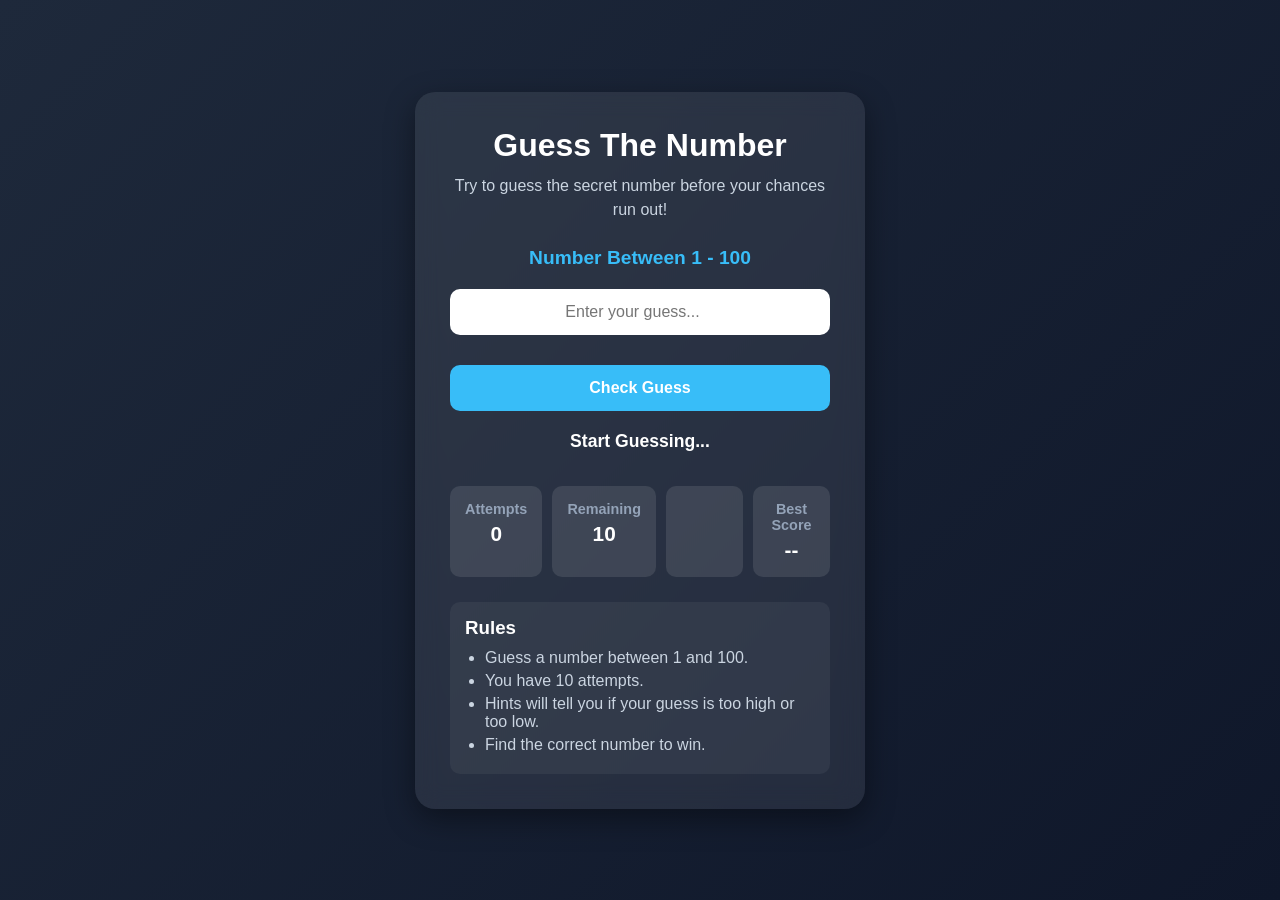
==== DOM Projects/GuessNumber-04/index.html @ ef82e231 "made 3 small projects of DOM color changer, bmi calculator, digital clock" ====
<!DOCTYPE html>
<html lang="en">

<head>
    <meta charset="UTF-8">
    <meta name="viewport" content="width=device-width, initial-scale=1.0">
    <title>Guess The Number</title>

    <style>
        * {
            margin: 0;
            padding: 0;
            box-sizing: border-box;
            font-family: "Poppins", sans-serif;
        }

        body {
            min-height: 100vh;
            display: flex;
            justify-content: center;
            align-items: center;
            background: linear-gradient(135deg, #1e293b, #0f172a);
        }

        .container {
            width: 90%;
            max-width: 450px;
            background: rgba(255, 255, 255, 0.08);
            backdrop-filter: blur(12px);
            padding: 35px;
            border-radius: 20px;
            text-align: center;
            color: white;
            box-shadow: 0 10px 30px rgba(0, 0, 0, 0.4);
        }

        h1 {
            font-size: 2rem;
            margin-bottom: 10px;
        }

        .description {
            color: #cbd5e1;
            margin-bottom: 25px;
            line-height: 1.5;
        }

        .number-range {
            font-size: 1.2rem;
            font-weight: bold;
            color: #38bdf8;
            margin-bottom: 20px;
        }

        input {
            width: 100%;
            padding: 14px;
            border: none;
            outline: none;
            border-radius: 10px;
            font-size: 1rem;
            text-align: center;
            margin-bottom: 15px;
        }

        button {
            width: 100%;
            padding: 14px;
            border: none;
            border-radius: 10px;
            background: #38bdf8;
            color: white;
            font-size: 1rem;
            font-weight: bold;
            cursor: pointer;
            transition: 0.3s;
        }

        button:hover {
            background: #0ea5e9;
        }

        .result {
            margin-top: 20px;
            font-size: 1.1rem;
            font-weight: bold;
            min-height: 30px;
        }

        .stats {
            display: flex;
            justify-content: space-between;
            margin-top: 25px;
            gap: 10px;
        }

        .card {
            flex: 1;
            background: rgba(255, 255, 255, 0.1);
            padding: 15px;
            border-radius: 10px;
        }

        .card h3 {
            font-size: 0.9rem;
            color: #94a3b8;
        }

        .card p {
            margin-top: 5px;
            font-size: 1.3rem;
            font-weight: bold;
        }

        .instructions {
            margin-top: 25px;
            text-align: left;
            background: rgba(255, 255, 255, 0.05);
            padding: 15px;
            border-radius: 10px;
        }

        .instructions h3 {
            margin-bottom: 10px;
        }

        .instructions li {
            margin-left: 20px;
            margin-bottom: 5px;
            color: #cbd5e1;
        }

        form {
            display: flex;
            flex-direction: column;
            gap: 15px;
        }

        @media(max-width:500px) {
            .stats {
                flex-direction: column;
            }
        }
    </style>
</head>

<body>

    <div class="container">

        <h1>Guess The Number</h1>

        <p class="description">
            Try to guess the secret number before your chances run out!
        </p>

        <div class="number-range">
            Number Between 1 - 100
        </div>

        <form id="guessForm">

            <input type="number" placeholder="Enter your guess..." 
            min="1" max="100" class="userInput"  required>

            <button type="submit" class="submit">Check Guess</button>

        </form>

        <div class="result">
            Start Guessing...
        </div>

        <div class="stats">

            <div class="card">
                <h3>Attempts</h3>
                <p class="attempt">0</p>
            </div>

            <div class="card">
                <h3>Remaining</h3>
                <p class="remaining">10</p>
            </div>

            <div class="card">
                <p class="lowOrHigh"></p>
            </div>

            <div class="card">
                <h3>Best Score</h3>
                <p>--</p>
            </div>

        </div>

        <div class="instructions">
            <h3>Rules</h3>
            <ul>
                <li>Guess a number between 1 and 100.</li>
                <li>You have 10 attempts.</li>
                <li>Hints will tell you if your guess is too high or too low.</li>
                <li>Find the correct number to win.</li>
            </ul>
        </div>

    </div>

    <script src="script.js"></script>
</body>

</html>
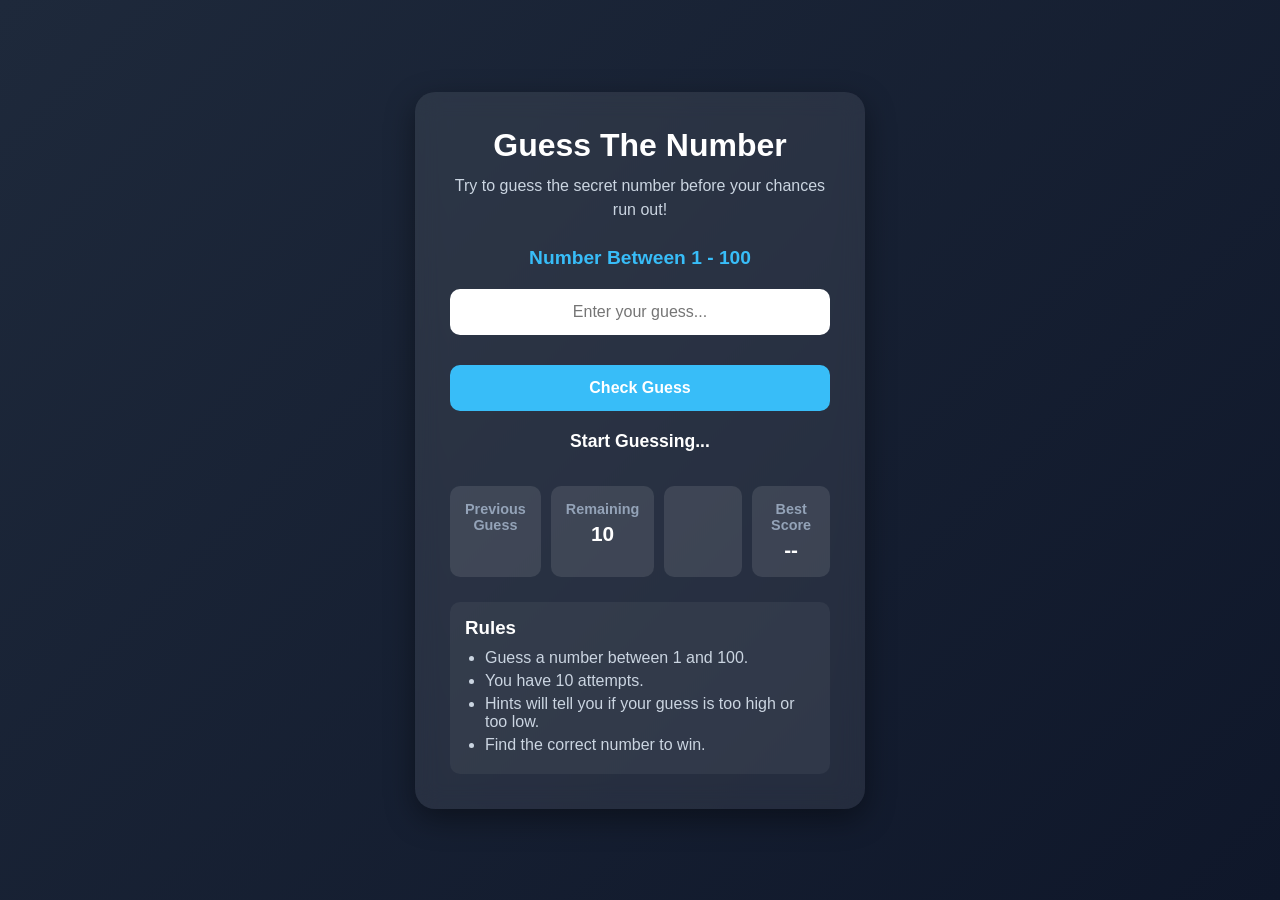
==== commit d58583a6: "made four project of DOM guees the number" ====
--- a/DOM Projects/GuessNumber-04/index.html
+++ b/DOM Projects/GuessNumber-04/index.html
@@ -160,7 +160,7 @@
 
         <form id="guessForm">
 
-            <input type="number" placeholder="Enter your guess..." 
+            <input type="text" placeholder="Enter your guess..." 
             min="1" max="100" class="userInput"  required>
 
             <button type="submit" class="submit">Check Guess</button>
@@ -174,8 +174,8 @@
         <div class="stats">
 
             <div class="card">
-                <h3>Attempts</h3>
-                <p class="attempt">0</p>
+                <h3>Previous Guess</h3>
+                <p class="attempt"></p>
             </div>
 
             <div class="card">
